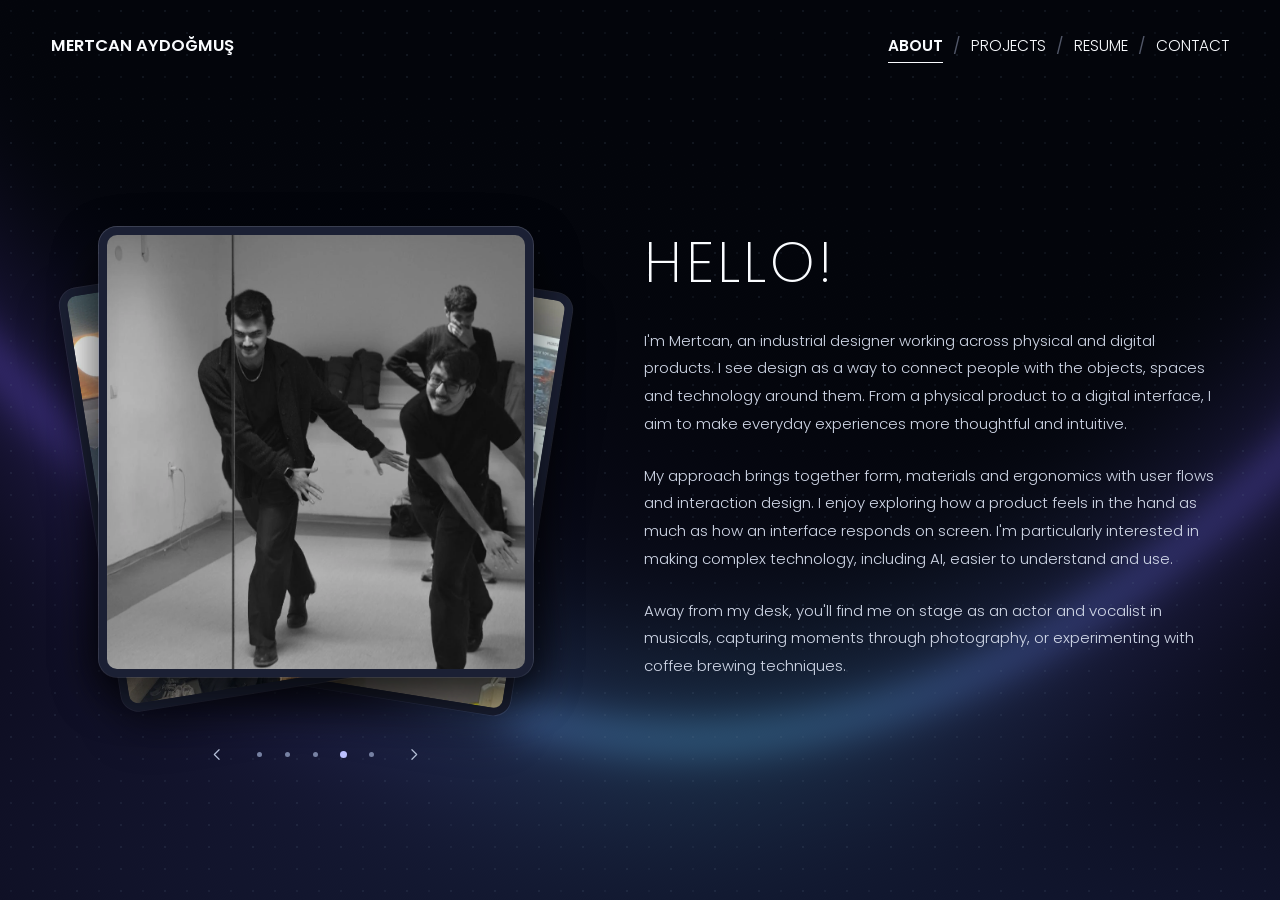
==== about.html @ 96f79e51 "1" ====
<!doctype html>
<html lang="en">
<head>
<meta charset="UTF-8">
<meta name="viewport" content="width=device-width,initial-scale=1">
<meta name="description" content="Meet Mertcan Aydoğmuş — industrial designer exploring UX/UI, human-AI interaction, and life beyond the design desk.">
<title>About — Mertcan Aydoğmuş</title>
<link rel="preload" href="assets/poppins-200.ttf" as="font" type="font/ttf" crossorigin>
<link rel="stylesheet" href="styles.css">
<link rel="stylesheet" href="portfolio-theme.css">
<script src="script.js" defer></script>
<script src="home-background.js" defer></script>
<script src="about-gallery.js" defer></script>
</head>
<body class="about portfolio-shell"><div class="ambient" data-portfolio-background aria-hidden="true"></div>
<a class="skip-link" href="#main">Skip to content</a>
<header class="site-header">
  <a class="wordmark" href="index.html">MERTCAN AYDOĞMUŞ</a>
  <nav aria-label="Main navigation"><a href="about.html" aria-current="page">About</a><span aria-hidden="true">/</span><a href="projects.html">Projects</a><span aria-hidden="true">/</span><a href="resume.html">Resume</a><span aria-hidden="true">/</span><a href="mailto:m.aydogmus58@gmail.com">Contact</a></nav>
</header>
<main id="main" class="about-story wrap">
  <section class="about-gallery" aria-label="Personal photographs" aria-roledescription="carousel">
    <div class="about-photo-frame" tabindex="0" aria-label="Photo gallery">
        <figure class="about-slide is-active" role="group" aria-roledescription="slide" aria-label="1 of 5" aria-hidden="false">
          <img class="about-photo" src="assets/about/presentation.webp" width="1147" height="877" alt="Mertcan presenting his XFLARE industrial design graduation project" decoding="async" fetchpriority="high">
        </figure>
        <figure class="about-slide is-behind-left" role="group" aria-roledescription="slide" aria-label="2 of 5" aria-hidden="true">
          <img class="about-photo" src="assets/about/photography.webp" width="1600" height="1066" alt="Mertcan taking a photograph in a historic stone building, with a cat beside him" decoding="async">
        </figure>
        <figure class="about-slide is-behind-right" role="group" aria-roledescription="slide" aria-label="3 of 5" aria-hidden="true">
          <img class="about-photo" src="assets/about/musical.webp" width="1066" height="1600" alt="Mertcan performing in a musical on stage" decoding="async">
        </figure>
        <figure class="about-slide" role="group" aria-roledescription="slide" aria-label="4 of 5" aria-hidden="true">
          <img class="about-photo" src="assets/about/rehearsal.webp" width="1357" height="1063" alt="Mertcan rehearsing a musical with fellow performers" decoding="async">
        </figure>
        <figure class="about-slide" role="group" aria-roledescription="slide" aria-label="5 of 5" aria-hidden="true">
          <img class="about-photo" src="assets/about/backstage.webp" width="1200" height="1315" alt="Mertcan backstage in costume before a musical performance" decoding="async">
        </figure>
    </div>
    <div class="about-gallery-controls" hidden>
      <button class="gallery-arrow" type="button" data-gallery-previous aria-label="Previous photo">
        <svg viewBox="0 0 24 24" fill="none" stroke="currentColor" stroke-width="1.5" stroke-linecap="round" stroke-linejoin="round" aria-hidden="true"><path d="m14 6-6 6 6 6"/></svg>
      </button>
      <div class="gallery-dots" aria-label="Choose a photo">
        <button type="button" class="gallery-dot is-active" data-gallery-index="0" aria-label="Photo 1: Mertcan presenting his XFLARE industrial design graduation project" aria-current="true"><span></span></button>
        <button type="button" class="gallery-dot" data-gallery-index="1" aria-label="Photo 2: Mertcan taking a photograph in a historic stone building, with a cat beside him"><span></span></button>
        <button type="button" class="gallery-dot" data-gallery-index="2" aria-label="Photo 3: Mertcan performing in a musical on stage"><span></span></button>
        <button type="button" class="gallery-dot" data-gallery-index="3" aria-label="Photo 4: Mertcan rehearsing a musical with fellow performers"><span></span></button>
        <button type="button" class="gallery-dot" data-gallery-index="4" aria-label="Photo 5: Mertcan backstage in costume before a musical performance"><span></span></button>
      </div>
      <button class="gallery-arrow" type="button" data-gallery-next aria-label="Next photo">
        <svg viewBox="0 0 24 24" fill="none" stroke="currentColor" stroke-width="1.5" stroke-linecap="round" stroke-linejoin="round" aria-hidden="true"><path d="m10 6 6 6-6 6"/></svg>
      </button>
    </div>
    <p class="visually-hidden" data-gallery-status role="status" aria-live="polite"></p>
  </section>
  <section class="about-copy" aria-labelledby="hello-title">
    <h1 id="hello-title">HELLO!</h1>
    <p>I'm Mertcan, an industrial designer working across physical and digital products. I see design as a way to connect people with the objects, spaces and technology around them. From a physical product to a digital interface, I aim to make everyday experiences more thoughtful and intuitive.</p>
    <p>My approach brings together form, materials and ergonomics with user flows and interaction design. I enjoy exploring how a product feels in the hand as much as how an interface responds on screen. I'm particularly interested in making complex technology, including AI, easier to understand and use.</p>
    <p>Away from my desk, you'll find me on stage as an actor and vocalist in musicals, capturing moments through photography, or experimenting with coffee brewing techniques.</p>
  </section>
</main>
</body>
</html>
---- styles.css ----
@font-face { font-family:Poppins; font-style:normal; font-weight:200; font-display:block; src:url('assets/poppins-200.ttf') format('truetype'); }
@font-face { font-family:Poppins; font-style:normal; font-weight:300; font-display:swap; src:url('assets/poppins-300.ttf') format('truetype'); }
@font-face { font-family:Poppins; font-style:normal; font-weight:400; font-display:swap; src:url('assets/poppins-400.ttf') format('truetype'); }
@font-face { font-family:Poppins; font-style:normal; font-weight:500; font-display:swap; src:url('assets/poppins-500.ttf') format('truetype'); }
@font-face { font-family:Poppins; font-style:normal; font-weight:600; font-display:swap; src:url('assets/poppins-600.ttf') format('truetype'); }
@font-face { font-family:Poppins; font-style:normal; font-weight:700; font-display:swap; src:url('assets/poppins-700.ttf') format('truetype'); }
:root {
  --ink:#141a24; --muted:#647080; --paper:#f9fbff; --line:#e1e5ee;
  --accent:#03229a; --tint:#f1f4fb; --gutter:clamp(20px,4vw,64px);
  --max-width:1440px; --ease:cubic-bezier(.2,.7,.2,1);
  --portfolio-gradient:radial-gradient(ellipse at 62% 22%,#080d0f 0%,#080d0fe6 16%,transparent 52%),radial-gradient(ellipse at 0% 0%,#0098ba 0%,transparent 46%),radial-gradient(ellipse at 6% 88%,#08008c 0%,transparent 54%),radial-gradient(ellipse at 79% 105%,#597ed4 0%,transparent 58%),linear-gradient(120deg,#032278,#08072c 50%,#283f55);
}
* { box-sizing:border-box; }
html { scroll-behavior:smooth; scroll-padding-top:100px; }
body { margin:0; background:#fff; color:var(--ink); font-family:Poppins,Arial,sans-serif; font-size:16px; line-height:1.65; }
img { display:block; max-width:100%; }
button,input { font:inherit; }
a { color:inherit; text-underline-offset:5px; }
button,a { -webkit-tap-highlight-color:transparent; }
a:focus-visible,button:focus-visible,summary:focus-visible { outline:3px solid #5188ff; outline-offset:5px; }
h1,h2,h3,h4,p,figure { margin:0; }
h1,h2,h3,h4 { line-height:1.25; }
h1 { font-size:clamp(36px,4vw,64px); font-weight:500; letter-spacing:-.035em; }
h2 { font-size:clamp(27px,2.7vw,42px); font-weight:500; letter-spacing:-.03em; }
h3 { font-size:20px; font-weight:600; }
h4 { font-size:16px; font-weight:600; }
p { max-width:76ch; }
ul { padding-left:1.25rem; }
li+li { margin-top:8px; }
.wrap { width:min(calc(100% - var(--gutter)*2),var(--max-width)); margin-inline:auto; }
.skip-link { position:fixed; left:20px; top:-80px; background:white; color:#03229a; padding:12px 20px; z-index:100; }
.skip-link:focus { top:12px; }
.site-header { width:min(calc(100% - var(--gutter)*2),var(--max-width)); margin:auto; min-height:92px; padding-block:20px; display:flex; justify-content:space-between; align-items:center; gap:24px; }
.site-header a { text-decoration:none; }
.wordmark { font-size:clamp(14px,1.3vw,20px); font-weight:600; white-space:nowrap; }
.site-header nav { display:flex; align-items:center; gap:10px; }
.site-header nav a { position:relative; text-transform:uppercase; font-size:clamp(13px,1.2vw,18px); padding-block:6px; font-weight:300; }
.site-header nav a[aria-current] { font-weight:600; }
.site-header nav a::after { content:""; position:absolute; height:1px; left:0; right:0; bottom:2px; background:currentColor; transform:scaleX(0); transform-origin:left; transition:transform 220ms; }
.site-header nav a:hover::after,.site-header nav a:focus-visible::after { transform:scaleX(1); }
.site-header nav span { opacity:.5; }
.dark { color:#fafcff; background:#060b30; }
.dark.projects { min-height:100svh; background:#060b30; position:relative; isolation:isolate; }
.dark.projects::before { content:""; position:fixed; z-index:-1; pointer-events:none; inset:-25%; background:var(--portfolio-gradient); animation:gradient-drift 8s ease-in-out infinite alternate; }
.home { min-height:100svh; background:#03050b; }
.home .site-header { position:absolute; inset:0 0 auto; z-index:2; }
.landing { position:relative; isolation:isolate; overflow:hidden; min-height:100svh; display:grid; place-items:center; padding:150px var(--gutter) 120px; }
.ambient { z-index:-1; pointer-events:none; position:absolute; inset:0; overflow:hidden; background:radial-gradient(ellipse at 0% 85%,#6551b885,transparent 52%),radial-gradient(ellipse at 100% 95%,#395e9f80,transparent 52%),#03050b; }
.ambient canvas { display:block; width:100%; height:100%; }
.hero-title { width:max-content; max-width:100%; }
.hero-font-loading .hero-title { visibility:hidden; }
.hero-title p { font-size:clamp(16px,1.67vw,32px); font-weight:200; line-height:1.4; }
.hero-title h1 { font-size:clamp(40px,6.65vw,128px); font-weight:200; letter-spacing:.075em; line-height:1.2; }
.hero-title h1 span { color:#ffeee8; }
.hero-year { text-align:right; letter-spacing:.05em; }
.explore-link { position:absolute; bottom:max(24px,env(safe-area-inset-bottom)); left:50%; transform:translateX(-50%); display:grid; place-items:center; width:52px; height:52px; border:1px solid transparent; border-radius:50%; text-decoration:none; transition:background 220ms,border-color 220ms; }
.explore-link span { display:block; width:14px; height:14px; font-size:0; border-right:1.5px solid currentColor; border-bottom:1.5px solid currentColor; transform:translateY(-3px) rotate(45deg); }
.explore-link:hover { background:#ffffff12; border-color:#ffffff50; }
.projects-main { padding-top:36px; padding-bottom:80px; }
.projects-intro { display:flex; justify-content:space-between; gap:40px; align-items:start; margin-bottom:56px; }
.projects-intro p { margin-top:14px; font-size:clamp(16px,1.3vw,20px); max-width:75ch; }
.projects-intro>span { white-space:nowrap; font-size:14px; letter-spacing:.12em; padding-top:14px; }
.project-grid { display:grid; grid-template-columns:repeat(4,minmax(0,1fr)); gap:24px; }
.project-card { min-width:0; background:white; color:var(--ink); border:1px solid var(--line); border-radius:18px; overflow:hidden; transition:transform 300ms var(--ease),box-shadow 300ms var(--ease); }
.project-card>a { display:flex; flex-direction:column; height:100%; text-decoration:none; padding:24px; }
.card-image { border-radius:12px; overflow:hidden; }
.card-image img { width:100%; aspect-ratio:.83; object-fit:cover; transition:transform 450ms var(--ease); }
.card-copy { padding-top:20px; }
.card-copy h2 { font-size:clamp(19px,1.5vw,24px); font-weight:600; letter-spacing:-.025em; }
.card-copy h2 span { margin-right:4px; }
.card-copy p { margin-top:10px; color:var(--muted); font-size:14px; line-height:1.5; }
@media(hover:hover) and (pointer:fine) {
  .project-card:hover { transform:translateY(-7px); box-shadow:0 20px 40px #0003; }
  .project-card:hover img { transform:scale(1.035); }
}
.project-card:focus-within { outline:3px solid #8fbdff; outline-offset:4px; }
.projects-intro { animation:content-arrive 700ms var(--ease) 80ms backwards; }
.projects .project-card { animation:content-arrive 800ms var(--ease) backwards; }
.projects .project-card:nth-child(1) { animation-delay:180ms; }
.projects .project-card:nth-child(2) { animation-delay:300ms; }
.projects .project-card:nth-child(3) { animation-delay:420ms; }
.projects .project-card:nth-child(4) { animation-delay:540ms; }
@keyframes content-arrive { from { opacity:0; translate:0 24px; } to { opacity:1; translate:0 0; } }
/* Case-study columns flow naturally; no Figma canvas coordinates. */
.commencium { --accent:#7658b4; --tint:#f6f2fb; --hero:linear-gradient(125deg,#6954af,#df6267); }
.teddy { --accent:#5162ff; --tint:#f2f3ff; --hero:linear-gradient(130deg,#6370f5,#484b70); }
.metuvation { --accent:#708000; --tint:#f7fae9; --hero:linear-gradient(130deg,#c3dd06,#788842); }
.fintech { --accent:#293364; --tint:#f0f3f9; --hero:linear-gradient(125deg,#141c49,#9aa4d9); }
.case-hero { display:grid; grid-template-columns:minmax(0,.8fr) minmax(0,1.4fr); gap:clamp(24px,5vw,80px); align-items:stretch; margin-top:16px; }
.case-identity { display:flex; flex-direction:column; justify-content:space-between; padding-block:20px 36px; gap:48px; }
.project-number { font-size:clamp(60px,6vw,96px); font-weight:700; line-height:1; color:var(--accent); letter-spacing:.04em; }
.case-identity h1 { font-size:clamp(32px,3vw,54px); overflow-wrap:anywhere; }
.case-subtitle { font-size:18px; font-weight:300; margin-top:16px; max-width:32ch; }
.case-meta { font-size:13px; color:var(--muted); max-width:45ch; }
.case-meta p+p { margin-top:8px; }
.hero-art { min-width:0; width:100%; align-self:start; border-radius:4px; overflow:hidden; background:var(--hero); aspect-ratio:1.2; }
.hero-art img { width:100%; height:100%; object-fit:cover; }
.case-layout { display:grid; grid-template-columns:165px minmax(0,1fr); gap:clamp(24px,4vw,64px); align-items:start; margin-top:90px; }
.case-nav { position:sticky; top:28px; display:flex; flex-direction:column; gap:10px; padding:4px 0; }
.case-nav a { font-size:13px; color:var(--muted); text-decoration:none; line-height:1.5; padding:5px 12px; border-left:2px solid var(--line); transition:color 180ms,border-color 180ms; }
.case-nav a:hover,.case-nav a[aria-current] { color:var(--accent); border-color:var(--accent); }
.case-body { min-width:0; }
.case-section { padding-bottom:70px; margin-bottom:70px; border-bottom:1px solid var(--line); scroll-margin-top:30px; }
.case-section>h2 { color:var(--accent); margin-bottom:28px; }
.case-section>h3 { margin-top:36px; margin-bottom:20px; }
.case-section>p { margin-bottom:28px; }
.case-section>div+p { margin-top:24px; }
.lead { font-size:clamp(18px,1.55vw,24px); line-height:1.65; }
.info-grid { display:grid; grid-template-columns:repeat(2,minmax(0,1fr)); gap:20px; }
.info-card { padding:26px; background:var(--tint); border-radius:14px; min-width:0; }
.info-card h3 { margin-bottom:14px; }
.info-card p { font-size:15px; }
.process { display:grid; grid-template-columns:repeat(3,minmax(0,1fr)); gap:16px; list-style:none; padding:0; }
.process li { border-top:3px solid var(--accent); padding:18px 0; margin:0; }
.process strong,.process span { display:block; }
.process span { font-size:14px; color:var(--muted); margin-top:10px; }
.stats { display:grid; grid-template-columns:repeat(3,minmax(0,1fr)); gap:24px; margin:28px 0; }
.stats strong { font-size:clamp(40px,4vw,64px); color:var(--accent); font-weight:500; }
.stats p { font-size:15px; }
.media { margin-block:24px; min-width:0; }
.media>a { display:block; cursor:zoom-in; border-radius:10px; overflow:hidden; background:var(--tint); }
.media img { width:100%; height:auto; }
figcaption { margin-top:12px; font-size:14px; color:var(--muted); }
.media-grid { display:grid; grid-template-columns:repeat(3,minmax(0,1fr)); gap:20px; align-items:start; }
.media-grid .media img { aspect-ratio:.7; object-fit:contain; }
.matrix { display:grid; grid-template-columns:repeat(2,minmax(0,1fr)); gap:1px; background:var(--line); border:1px solid var(--line); border-radius:14px; overflow:hidden; }
.matrix article { background:white; padding:24px; }
.matrix h4 { color:var(--accent); }
.matrix ul { font-size:14px; }
.design-grid { display:grid; grid-template-columns:minmax(0,.7fr) minmax(0,1.3fr); gap:36px; background:var(--tint); padding:30px; border-radius:16px; }
.design-grid h3 { margin-bottom:20px; }
.design-grid h4 { margin-top:20px; }
.type-specimen { font-size:76px; line-height:1.2; font-weight:600; }
.swatches { display:grid; grid-template-columns:repeat(3,minmax(0,1fr)); gap:18px; }
.swatches span { display:block; aspect-ratio:1.2; border-radius:14px; border:1px solid #0001; }
.swatches code { display:block; margin-top:8px; font-size:12px; }
.component-board { display:grid; grid-template-columns:repeat(3,minmax(0,1fr)); gap:18px; margin-top:24px; }
.sample-card { border:1px solid var(--line); border-radius:16px; padding:24px; }
.sample-card h3,.sample-card h4 { margin-bottom:14px; }
.sample-card p { font-size:14px; }
.sample-card small { color:var(--accent); }
.sample-pill { display:block; width:fit-content; margin-top:14px; border-radius:30px; background:var(--accent); color:white; padding:8px 18px; font-size:13px; }
.sample-pill.light { background:var(--tint); color:var(--accent); }
.sample-pill.outline { color:var(--accent); background:transparent; border:1px solid; }
.sample-pill.disabled { background:#e6e9ff; color:#777b91; }
.tags { display:flex; flex-wrap:wrap; gap:10px; margin-bottom:24px; }
.tag { display:inline-block; background:var(--tint); border:1px solid var(--line); border-radius:20px; padding:6px 12px; font-size:13px; }
.feature-grid { display:grid; grid-template-columns:repeat(3,minmax(0,1fr)); gap:32px 24px; }
.feature-grid .media img { height:440px; object-fit:contain; }
.feature-grid .media { margin-top:0; }
.feature-grid figcaption { font-weight:600; font-size:20px; color:var(--ink); }
.feature-grid p { font-size:14px; }
.actions { display:flex; gap:16px; flex-wrap:wrap; }
.button { display:inline-block; padding:12px 22px; background:var(--accent); color:white; text-decoration:none; border:1px solid var(--accent); border-radius:8px; transition:transform 200ms,box-shadow 200ms; }
.button:hover { transform:translateY(-3px); box-shadow:0 8px 20px #0002; }
.button.secondary { background:white; color:var(--accent); }
.split { display:grid; grid-template-columns:minmax(0,1.2fr) minmax(0,.8fr); gap:28px; align-items:center; }
.split .info-grid { grid-template-columns:1fr; }
.qr-grid { display:flex; gap:40px; flex-wrap:wrap; }
.qr-grid .media { width:180px; }
.source-panel { margin-top:28px; border:1px solid var(--line); border-radius:10px; padding:16px 20px; }
.source-panel summary { cursor:pointer; color:var(--accent); font-size:14px; font-weight:500; }
.source-panel .media { margin-bottom:0; }
.case-end { display:flex; justify-content:space-between; gap:24px; padding-block:0 64px; }
.case-end a { text-decoration:none; font-size:15px; padding:12px 0; }
.case-end a:hover { color:var(--accent); }
.phone-grid { display:grid; grid-template-columns:repeat(3,minmax(0,1fr)); gap:28px; align-items:start; }
.phone-ui { border:2px solid #27344b; border-radius:28px; padding:22px 16px; background:#f9fbff; min-height:510px; font-family:Arial,sans-serif; font-size:13px; box-shadow:0 8px 22px #1d284c10; }
.phone-ui h3 { font-size:16px; margin-bottom:24px; }
.phone-ui h4 { font-size:13px; margin-block:16px 10px; }
.phone-status { display:flex; justify-content:space-between; font-size:11px; font-weight:bold; margin-bottom:22px; }
.balance { background:#1c2938; color:white; padding:20px; border-radius:12px; margin-bottom:16px; }
.balance strong { font-size:32px; display:block; font-weight:400; }
.ui-pill { border-radius:8px; background:#1c2938; color:white; padding:12px; margin-block:16px; text-align:center; }
.ui-row { display:flex; align-items:center; justify-content:space-between; gap:10px; padding:16px 0; border-bottom:1px solid var(--line); }
.ui-row small { display:block; color:var(--muted); margin-top:5px; }
.ui-tile { padding:12px; border:1px solid var(--line); border-radius:10px; margin-block:12px; background:white; }
.ui-tile h4 { margin-top:0; }
.radar { width:160px; height:160px; margin:36px auto; border-radius:50%; border:1px solid #b9c8d8; background:repeating-radial-gradient(circle,#edf3f8 0 24px,#bbcbdc 25px 26px); display:grid; place-items:center; }
.radar span { background:#293364; color:white; border-radius:20px; padding:4px 12px; }
.success-mark { width:80px; height:80px; margin:20px auto; display:grid; place-items:center; border-radius:50%; background:#dff5e9; color:#197650; font-size:44px; }
.about,.resume { background:#f8fafd; }
.about-layout { display:grid; grid-template-columns:minmax(230px,.8fr) minmax(0,1.35fr) minmax(220px,.8fr); gap:28px; padding-block:20px 64px; align-items:start; }
.profile { background:radial-gradient(ellipse at top left,#008bb8,transparent 65%),linear-gradient(140deg,#051669,#0b073a); color:white; border-radius:18px; padding:32px 24px; }
.portrait { width:min(100%,220px); aspect-ratio:1; margin:0 auto 32px; border-radius:50%; overflow:hidden; border:5px solid #ffffff35; }
.portrait img { width:100%; height:100%; object-fit:cover; }
.profile h1 { font-size:clamp(25px,2.1vw,36px); font-weight:700; letter-spacing:.015em; }
.job-title { font-size:15px; letter-spacing:.08em; margin-top:12px; }
.profile address { display:flex; flex-direction:column; gap:16px; font-size:13px; font-style:normal; padding-top:28px; margin-top:28px; border-top:1px solid #ffffff40; }
.profile address a { overflow-wrap:anywhere; }
.copyright { margin-top:40px; font-size:11px; opacity:.65; }
.cv-main,.cv-side { display:grid; gap:24px; min-width:0; }
.cv-card { padding:26px; border:1px solid #e3e5f2; border-radius:17px; background:white; box-shadow:0 6px 20px #17143806; }
.cv-card h2 { font-size:13px; text-transform:uppercase; letter-spacing:.08em; color:#03229a; font-weight:700; margin-bottom:22px; }
.cv-card h3 { font-size:17px; line-height:1.4; }
.cv-card h3.award-title { font-size:15px; font-weight:400; }
.cv-card p,.plain-list { font-size:14px; }
.cv-card p { margin-top:8px; }
.about-story { display:grid; grid-template-columns:minmax(0,.95fr) minmax(0,1.05fr); align-items:center; gap:clamp(36px,5vw,88px); min-height:calc(100svh - 92px); padding-block:36px 64px; }
.about-gallery { min-width:0; width:100%; max-width:620px; }
.about-photo-frame { position:relative; isolation:isolate; aspect-ratio:1; border-radius:18px; }
.about-photo-frame:focus-visible { outline:3px solid #5188ff; outline-offset:5px; }
.about-slide { position:absolute; inset:7% 9% 8%; pointer-events:none; overflow:hidden; border:clamp(6px,.65vw,10px) solid #fff; border-radius:18px; background:#fff; box-shadow:0 12px 34px #16234b16; opacity:0; visibility:hidden; transform:translateY(8%) scale(.94); transition:transform 850ms var(--ease),opacity 600ms ease,visibility 850ms; }
.about-slide.is-behind-left { z-index:2; opacity:1; visibility:visible; transform:translate(-5%,4%) rotate(-9deg) scale(.95); }
.about-slide.is-behind-right { z-index:1; opacity:1; visibility:visible; transform:translate(5%,5%) rotate(9deg) scale(.95); }
.about-slide.is-active { z-index:5; opacity:1; visibility:visible; transform:none; }
.about-slide.is-leaving { z-index:4; opacity:1; visibility:visible; transform:none; }
.about-photo { width:100%; height:100%; object-fit:cover; }
.about-photo-frame > .about-slide:nth-child(-n+3) > .about-photo { transform:scaleX(-1); }
.about-photo[src$="musical.webp"] { object-position:50% 65%; }
.about-photo[src$="presentation.webp"] { object-position:80% 50%; }
.about-photo[src$="backstage.webp"] { object-position:50% 40%; }
.about-gallery-controls { display:flex; justify-content:center; align-items:center; gap:8px; margin-top:16px; }
.about-gallery-controls[hidden] { display:none; }
.about-gallery-controls button { display:grid; place-items:center; width:40px; height:40px; padding:0; border:1px solid transparent; border-radius:50%; color:#647080; background:transparent; cursor:pointer; transition:color 180ms,background 180ms,border-color 180ms; }
.about-gallery-controls button:hover { color:#03229a; background:#edf0fa; }
.about-gallery-controls svg { width:19px; height:19px; }
.gallery-dots { display:flex; align-items:center; }
.about-gallery-controls .gallery-dot { width:28px; }
.gallery-dot span { width:5px; height:5px; border-radius:50%; background:#b6bed0; transition:background 200ms,transform 200ms; }
.gallery-dot.is-active span { background:#03229a; transform:scale(1.4); }
.about-copy { min-width:0; max-width:66ch; padding-bottom:56px; }
.about-copy h1 { font-size:clamp(40px,4.4vw,64px); font-weight:700; letter-spacing:-.035em; color:#03229a; margin-bottom:28px; }
.about-copy p { font-size:clamp(15px,1.1vw,17px); line-height:1.85; }
.about-copy p+p { margin-top:24px; }
.visually-hidden { position:absolute; width:1px; height:1px; padding:0; margin:-1px; overflow:hidden; clip-path:inset(50%); white-space:nowrap; border:0; }
.cv-card .tag { margin-top:16px; }
.muted { color:var(--muted); }
.timeline { border-left:2px solid #d9e0f3; padding-left:22px; }
.timeline article { position:relative; margin-bottom:28px; }
.timeline article:last-child { margin-bottom:0; }
.timeline article::before { content:""; position:absolute; left:-28px; top:7px; width:10px; height:10px; border-radius:50%; background:#03229a; }
.company { font-weight:500; }
.plain-list { padding:0; margin:0; list-style:none; }
.image-dialog { padding:56px 20px 20px; border:0; border-radius:14px; width:min(94vw,1500px); max-height:94svh; background:#f9fbff; }
.image-dialog::backdrop { background:#03051dcc; backdrop-filter:blur(6px); }
.image-dialog img { max-height:calc(90svh - 96px); width:auto; max-width:100%; margin:auto; object-fit:contain; }
.dialog-close { position:absolute; right:12px; top:10px; border:0; border-radius:24px; padding:6px 16px; background:#19234a; color:white; cursor:pointer; }
.dialog-caption { font-size:14px; text-align:center; margin:16px auto 0; }
/* Oversized layers and bounded translation keep their edges outside the viewport. */
@keyframes gradient-drift {
  0% { transform:translate3d(-10%,-7%,0) scale(1); }
  50% { transform:translate3d(2%,6%,0) scale(1.06); }
  100% { transform:translate3d(10%,-3%,0) scale(1.1); }
}
@keyframes cyan-drift { from { transform:translate3d(-8%,-6%,0); opacity:.45; } to { transform:translate3d(8%,6%,0); opacity:.9; } }
@keyframes blue-drift { from { transform:translate3d(8%,6%,0); opacity:.85; } to { transform:translate3d(-8%,-6%,0); opacity:.45; } }
@view-transition { navigation:auto; }
::view-transition-old(root) { animation:page-out 420ms cubic-bezier(.4,0,.2,1) both; }
::view-transition-new(root) { animation:page-in 420ms cubic-bezier(.4,0,.2,1) both; }
@keyframes page-out { to { opacity:0; } }
@keyframes page-in { from { opacity:0; } to { opacity:1; } }
@supports not (view-transition-name:root) {
  main { animation:page-in 420ms ease-out both; }
}
.file-preview main { animation:page-in 420ms ease-out both; }
.back-to-top { position:fixed; right:max(22px,env(safe-area-inset-right)); bottom:max(22px,env(safe-area-inset-bottom)); z-index:20; display:grid; place-items:center; width:44px; height:44px; padding:0; border:1px solid #dce1eb; border-radius:50%; background:#ffffffeb; color:var(--accent); box-shadow:0 3px 16px #141a2410; cursor:pointer; opacity:0; visibility:hidden; transform:translateY(8px); transition:opacity 240ms ease,transform 240ms var(--ease),visibility 240ms,background 180ms; }
.back-to-top.is-visible { opacity:1; visibility:visible; transform:none; }
.back-to-top:hover { background:#fff; transform:translateY(-2px); }
.back-to-top svg { width:19px; height:19px; }
@media(min-width:1700px) { :root { --max-width:1600px; } }
@media(max-width:1150px) {
  .project-grid { grid-template-columns:repeat(2,minmax(0,1fr)); }
  .card-image img { aspect-ratio:1.05; }
  .case-layout { grid-template-columns:140px minmax(0,1fr); gap:28px; }
  .feature-grid,.phone-grid,.component-board { grid-template-columns:repeat(2,minmax(0,1fr)); }
  .about-layout { grid-template-columns:240px minmax(0,1fr); }
  .cv-side { grid-column:2; grid-template-columns:repeat(2,minmax(0,1fr)); }
  .profile { grid-row:1 / 3; }
}
@media(max-width:800px) {
  .site-header { min-height:80px; }
  .case-hero { gap:24px; grid-template-columns:minmax(0,1fr) minmax(0,1fr); }
  .case-identity { gap:30px; }
  .case-subtitle { font-size:16px; }
  .case-layout { display:block; margin-top:40px; }
  .case-nav { position:relative; top:auto; flex-direction:row; overflow-x:auto; margin-bottom:36px; padding-bottom:12px; gap:14px; }
  .case-nav a { white-space:nowrap; border-left:0; border-bottom:2px solid var(--line); padding:8px 0; }
  .case-section { margin-bottom:48px; padding-bottom:48px; }
  .media-grid { grid-template-columns:repeat(2,minmax(0,1fr)); }
  .about-layout { gap:20px; grid-template-columns:210px minmax(0,1fr); }
  .cv-side { grid-template-columns:1fr; }
  .cv-card { padding:22px; }
  .profile { padding:26px 20px; }
  .about-story { grid-template-columns:1fr; gap:36px; padding-block:24px 56px; }
  .about-gallery { max-width:520px; margin-inline:auto; }
  .about-copy { max-width:66ch; margin-inline:auto; padding-bottom:0; }
}
@media(max-width:600px) {
  :root { --gutter:20px; }
  .site-header { align-items:flex-start; flex-direction:column; gap:10px; padding-block:20px; }
  .site-header nav { width:100%; gap:12px; }
  .site-header nav a { font-size:13px; }
  .wordmark { font-size:15px; }
  .site-header nav { gap:8px; }
  .site-header nav a { font-size:12px; }
  .about-story { padding-top:16px; gap:28px; }
  .about-photo-frame { aspect-ratio:4/5; }
  .about-copy h1 { font-size:40px; margin-bottom:20px; }
  .about-copy p { font-size:15px; line-height:1.8; }
  .about-copy p+p { margin-top:20px; }
  .hero-title h1 { font-size:clamp(28px,8.7vw,52px); letter-spacing:.03em; }
  .hero-title p { font-size:14px; }
  .projects-main { padding-top:28px; padding-bottom:40px; }
  .projects-intro { flex-direction:column; gap:14px; margin-bottom:30px; }
  .projects-intro>span { padding:0; font-size:12px; }
  .project-grid { grid-template-columns:1fr; gap:24px; }
  .project-card>a { padding:20px; }
  .card-image img { aspect-ratio:1; }
  .card-copy h2 { font-size:22px; }
  .case-hero { grid-template-columns:1fr; margin-top:12px; gap:24px; }
  .case-identity { gap:24px; padding:8px 0 0; }
  .project-number { font-size:52px; }
  .case-identity h1 { font-size:36px; }
  .case-meta { font-size:12px; }
  .case-subtitle { max-width:none; margin-top:10px; }
  .hero-art { aspect-ratio:1.1; }
  .info-grid,.matrix,.design-grid,.split,.component-board { grid-template-columns:1fr; }
  .info-card { padding:22px; }
  .stats { grid-template-columns:1fr; gap:18px; }
  .stats article { display:grid; grid-template-columns:100px 1fr; gap:16px; align-items:center; }
  .stats strong { font-size:38px; }
  .process { grid-template-columns:repeat(2,minmax(0,1fr)); gap:16px; }
  .media-grid,.feature-grid { grid-template-columns:repeat(2,minmax(0,1fr)); gap:22px 14px; }
  .feature-grid .media img { height:290px; }
  .feature-grid figcaption { font-size:18px; }
  .feature-grid p { font-size:14px; }
  .design-grid { padding:22px; }
  .phone-grid { grid-template-columns:1fr; }
  .phone-figure { max-width:320px; width:100%; margin-inline:auto; }
  .phone-ui { min-height:490px; }
  .about-layout { grid-template-columns:1fr; padding-top:12px; }
  .profile { grid-row:auto; }
  .profile h1 { font-size:32px; }
  .cv-side { grid-column:auto; }
  .case-end { flex-direction:column; gap:0; padding-bottom:30px; }
  .qr-grid { gap:20px; }
  .qr-grid .media { width:130px; }
}
.contact-dialog { width:min(480px,calc(100vw - 40px)); max-height:calc(100svh - 40px); overflow-y:auto; margin:auto; padding:32px; border:1px solid #c5cdff35; border-radius:18px; background:#111625; color:#fafcff; box-shadow:0 24px 80px #0008; }
.contact-dialog::backdrop { background:#02040acc; backdrop-filter:blur(8px); }
.contact-dialog h2 { font-size:30px; font-weight:300; letter-spacing:.015em; }
.contact-dialog p { margin-top:20px; font-size:14px; font-weight:300; line-height:1.8; color:#bcc6dc; }
.contact-dialog p span { color:#eff1ff; overflow-wrap:anywhere; }
.contact-dialog-actions { display:flex; justify-content:flex-end; flex-wrap:wrap; gap:12px; margin-top:28px; }
.contact-dialog-actions button,.contact-dialog-actions a { display:inline-flex; align-items:center; justify-content:center; gap:8px; min-height:44px; padding:10px 16px; border:1px solid #c5cdff30; border-radius:8px; background:transparent; color:#d5dbee; font-size:14px; text-decoration:none; cursor:pointer; transition:background 180ms,border-color 180ms; }
.contact-dialog-actions a { background:#b8bdff; color:#101425; border-color:#b8bdff; }
.contact-dialog-actions button:hover { background:#c5cdff10; border-color:#c5cdff70; }
.contact-dialog-actions a:hover { background:#d2d5ff; }
.contact-dialog-actions svg { width:17px; height:17px; }
@media(max-width:600px) {
  .contact-dialog { padding:24px; }
  .contact-dialog-actions { gap:10px; }
  .contact-dialog-actions button,.contact-dialog-actions a { font-size:13px; padding-inline:12px; }
}
@media(prefers-reduced-motion:reduce) {
  html { scroll-behavior:auto; }
  *,*::before,*::after { animation:none!important; transition:none!important; }
  ::view-transition-old(root),::view-transition-new(root) { animation:none; }
}
---- portfolio-theme.css ----
/* The landing page's light field, palette and typography across the main pages. */
.portfolio-shell {
  --ink:#fafcff;
  --muted:#b2bdd3;
  --line:#c5cdff26;
  --accent:#b3b6ff;
  --tint:#c0c7ff0d;
  --panel:#101522e8;
  position:relative;
  isolation:isolate;
  min-height:100svh;
  color:var(--ink);
  background:#03050b;
}
.portfolio-shell.dark.projects { background:#03050b; }
.portfolio-shell.dark.projects::before { content:none; }
.portfolio-shell>.ambient { position:fixed; inset:0; z-index:-1; }
/* Phone browser chrome can expose space below a bottom-anchored fixed canvas.
   Use the stable large viewport and fade its light into the page's base colour. */
@media (max-width:600px), (hover:none) and (pointer:coarse) {
  .home.portfolio-shell>.ambient {
    inset:0 0 auto;
    height:100vh;
    height:100lvh;
    min-height:100%;
    background:#03050b;
  }
  .home.portfolio-shell>.ambient::after {
    content:"";
    position:absolute;
    inset:0;
    background:linear-gradient(to bottom,#03050b00 74%,#03050b1a 84%,#03050b85 92%,#03050b 100%);
    pointer-events:none;
  }
  .home.portfolio-shell .home-flow>.home-about { border-top:0; }
}
.portfolio-shell>.site-header,.portfolio-shell>main { position:relative; z-index:1; }
.portfolio-shell .site-header nav a[aria-current]::after { transform:scaleX(1); }
.portfolio-shell .site-header nav span { color:#a0a9c5; }
.portfolio-shell .projects-intro :is(h1,h2),.portfolio-shell .about-copy :is(h1,h2) {
  color:#fafcff;
  font-weight:200;
  letter-spacing:.06em;
}
.portfolio-shell .projects-intro :is(h1,h2) { font-size:clamp(34px,4.25vw,70px); }
.portfolio-shell .projects-intro p,.portfolio-shell .projects-intro>span { color:var(--muted); font-weight:300; }
.portfolio-shell .projects-intro p { max-width:65ch; font-size:clamp(15px,1.2vw,19px); line-height:1.8; }
.portfolio-shell .project-card {
  background:var(--panel);
  color:var(--ink);
  border-color:var(--line);
  box-shadow:0 12px 36px #00000030;
  transition:transform 300ms var(--ease),box-shadow 300ms var(--ease),border-color 300ms;
}
.portfolio-shell .project-card>a { padding:20px; }
.portfolio-shell .card-image { border:1px solid #ffffff12; }
.portfolio-shell .card-copy h2 { font-weight:400; letter-spacing:0; }
.portfolio-shell .card-copy h2 span { color:#a7b2cb; font-weight:300; }
.portfolio-shell .card-copy p { color:var(--muted); font-weight:300; line-height:1.7; }
@media(hover:hover) and (pointer:fine) {
  .portfolio-shell .project-card:hover { border-color:#a9b4f36b; box-shadow:0 18px 44px #00000050; }
}
.portfolio-shell .about-copy p { color:#d0d7e7; font-weight:300; }
.portfolio-shell .about-slide {
  border-color:#1b2034;
  background:#1b2034;
  box-shadow:0 18px 48px #00000070,0 0 0 1px #c5cdff30;
}
.portfolio-shell .about-gallery-controls button { color:#b9c4dc; }
.portfolio-shell .about-gallery-controls button:hover { color:#fff; background:#c0c7ff14; }
.portfolio-shell .gallery-dot span { background:#7883a4; }
.portfolio-shell .gallery-dot.is-active span { background:#bcc1ff; }
.portfolio-shell .profile {
  background:linear-gradient(145deg,#191e34ed,#0c101beF);
  border:1px solid var(--line);
  box-shadow:0 12px 36px #00000030;
}
.portfolio-shell .portrait { border-color:#a9b0dd40; border-width:3px; }
.portfolio-shell .profile h1 { font-weight:300; font-size:clamp(25px,2.1vw,34px); letter-spacing:.06em; }
.portfolio-shell .job-title { color:#d0d7e7; font-weight:300; }
.portfolio-shell .profile address { color:#d0d7e7; border-color:var(--line); }
.portfolio-shell .profile address a { transition:color 180ms; }
.portfolio-shell .profile address a:hover { color:#bfc4ff; }
.portfolio-shell .copyright { color:#b2bdd3; opacity:1; }
.portfolio-shell .cv-card {
  background:var(--panel);
  border-color:var(--line);
  box-shadow:0 12px 36px #00000030;
}
.portfolio-shell .cv-card h2 { color:#b8bdff; font-weight:400; letter-spacing:.1em; }
.portfolio-shell .cv-card h3 { font-weight:500; }
.portfolio-shell .cv-card h3.award-title { font-weight:400; }
.portfolio-shell .cv-card p,.portfolio-shell .plain-list { color:#d0d7e7; font-weight:300; }
.portfolio-shell .cv-card p.muted { color:var(--muted); }
.portfolio-shell .cv-card .company { color:#eff2fc; font-weight:400; }
.portfolio-shell .cv-card .tag { color:#dce0ff; }
.portfolio-shell .timeline { border-color:#b2baff30; }
.portfolio-shell .timeline article::before { background:#b3b6ff; }
.home.portfolio-shell>.site-header {
  --header-inset:max(var(--gutter),calc((100% - var(--max-width))/2));
  position:fixed;
  inset:0 0 auto;
  z-index:20;
  width:100%;
  margin:0;
  padding-inline:var(--header-inset);
  background:#03050bf2;
  backdrop-filter:blur(12px);
  -webkit-backdrop-filter:blur(12px);
  border-bottom:0;
  transition:background-color 250ms var(--ease),backdrop-filter 250ms var(--ease);
}
.home.portfolio-shell>.site-header::after {
  content:"";
  position:absolute;
  left:var(--header-inset);
  right:var(--header-inset);
  bottom:0;
  height:1px;
  background:#c5cdff16;
  pointer-events:none;
}
.home.is-past-hero .explore-link { visibility:hidden; opacity:0; }
.home-flow>.home-about,.home-flow>.home-projects { min-height:100svh; padding-block:80px 96px; border-top:1px solid var(--line); scroll-margin-top:0; }
.home-flow .about-copy h2 { font-size:clamp(40px,4.4vw,64px); margin-bottom:28px; line-height:1.25; }
.home-resume,.home-contact { border-top:1px solid var(--line); padding-block:80px 96px; }
.home-resume { display:grid; grid-template-columns:minmax(0,.8fr) minmax(0,1.2fr); align-items:center; gap:clamp(32px,5vw,88px); min-height:75svh; }
.resume-summary-intro h2,.home-contact h2 { color:#fafcff; font-weight:200; font-size:clamp(40px,4.5vw,72px); letter-spacing:.045em; }
.resume-summary-intro>p { margin-top:24px; max-width:35ch; color:var(--muted); font-size:clamp(16px,1.25vw,19px); font-weight:300; line-height:1.8; }
.text-action { display:inline-flex; align-items:center; gap:12px; margin-top:32px; color:#d4d7ff; font-size:15px; text-decoration:none; border-bottom:1px solid #b7baff60; padding-bottom:8px; transition:color 200ms,border-color 200ms; }
.text-action:hover { color:#fff; border-color:#fff; }
.text-action svg,.contact-links svg,.home-footer svg { width:20px; height:20px; flex:none; transition:transform 200ms; }
.text-action:hover svg,.contact-links a:hover svg { transform:translate(2px,-2px); }
.resume-summary-list { padding:8px 28px; border:1px solid var(--line); border-radius:18px; background:var(--panel); }
.resume-summary-row { display:flex; justify-content:space-between; align-items:start; gap:24px; padding-block:24px; }
.resume-summary-row+.resume-summary-row { border-top:1px solid var(--line); }
.resume-summary-row h3 { font-size:17px; font-weight:400; line-height:1.5; }
.resume-summary-row p { margin-top:6px; font-size:14px; color:var(--muted); font-weight:300; }
.resume-summary-row>span { padding-top:3px; font-size:12px; color:#b5bed4; white-space:nowrap; }
.home-contact { min-height:calc(100svh - 69px); display:flex; flex-direction:column; align-items:center; justify-content:center; text-align:center; gap:24px; }
.home-contact>p { color:var(--muted); font-size:16px; font-weight:300; }
.contact-links { display:flex; flex-direction:column; align-items:center; gap:24px; margin-top:12px; }
.contact-links a { display:inline-flex; align-items:center; justify-content:center; gap:12px; color:#dce0ff; text-decoration:none; border-bottom:1px solid #b7baff50; padding-bottom:8px; transition:color 200ms,border-color 200ms; }
.contact-links a:hover { color:#fff; border-color:#fff; }
.contact-email { font-size:clamp(16px,2vw,28px); font-weight:300; }
.contact-linkedin { font-size:14px; }
.home-footer { position:relative; z-index:1; display:flex; justify-content:space-between; align-items:center; gap:20px; padding-block:24px; border-top:1px solid var(--line); color:#aeb8cd; font-size:12px; }
.home-footer a { display:inline-flex; align-items:center; gap:10px; text-decoration:none; }
.home-footer a:hover { color:#fff; }
@media(max-width:800px) {
  .home-resume { grid-template-columns:1fr; gap:36px; }
}
@media(max-width:600px) {
  .portfolio-shell .projects-intro :is(h1,h2) { font-size:clamp(30px,7.7vw,42px); letter-spacing:.035em; }
  .portfolio-shell .project-card>a { padding:18px; }
  .portfolio-shell .about-copy :is(h1,h2) { font-size:40px; }
  .portfolio-shell .profile h1 { font-size:30px; }
  .home-flow>.home-about,.home-flow>.home-projects { padding-block:40px 64px; }
  .home-flow .about-copy h2 { margin-bottom:20px; }
  .home-resume,.home-contact { padding-block:48px 64px; }
  .resume-summary-list { padding-inline:20px; }
  .resume-summary-row { gap:12px; flex-wrap:wrap; }
  .resume-summary-row>span { width:100%; padding-top:0; }
  .home-contact h2 { font-size:clamp(38px,9vw,52px); }
  .home-contact>p { font-size:15px; }
  .contact-links a { gap:8px; }
  .contact-links svg { width:18px; height:18px; }
  .home-footer { font-size:11px; gap:12px; }
}
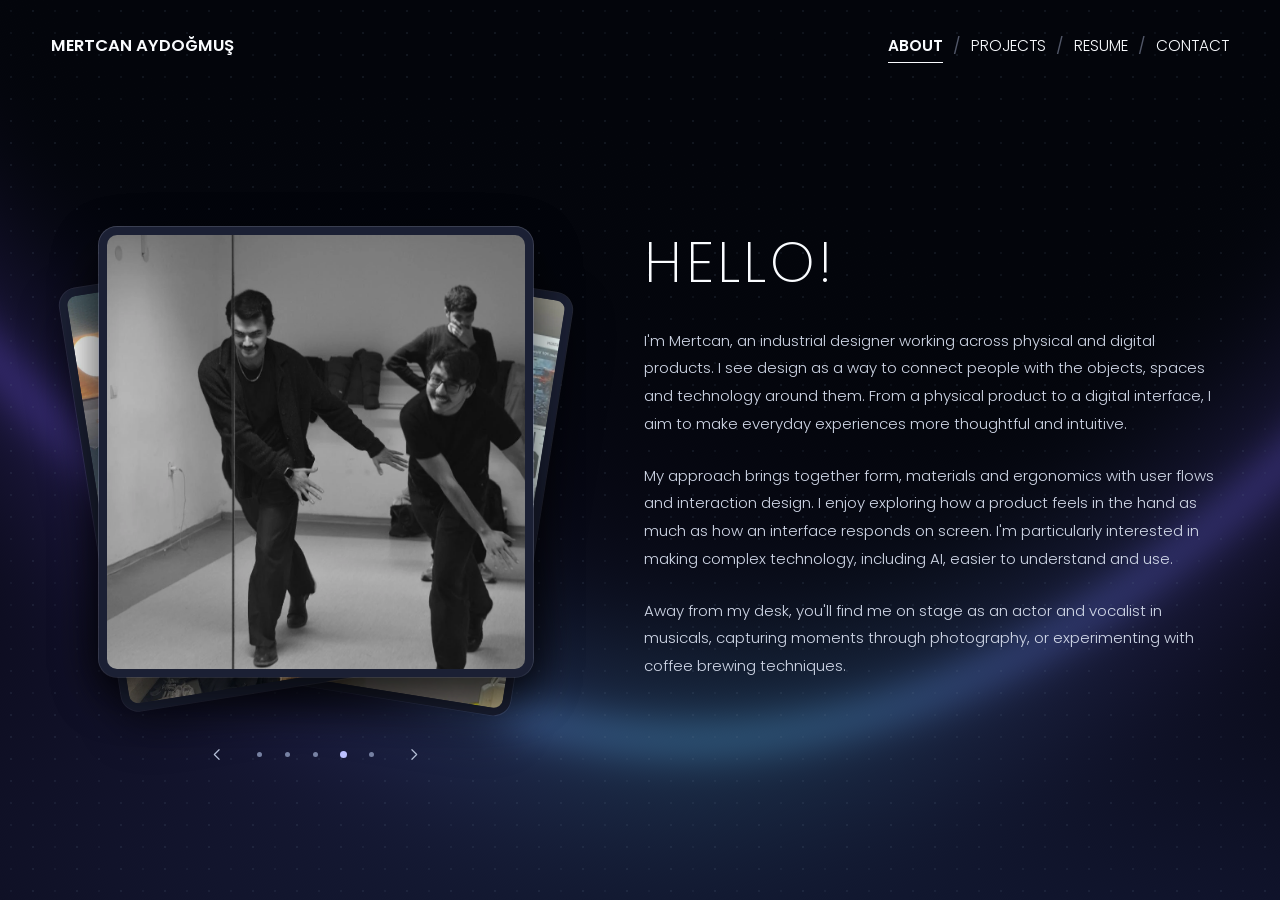
==== commit 2d9a2c08: "2" ====
--- a/about.html
+++ b/about.html
@@ -11,6 +11,10 @@
 <script src="script.js" defer></script>
 <script src="home-background.js" defer></script>
 <script src="about-gallery.js" defer></script>
+
+<link rel="icon" href="favicon.ico" sizes="16x16 32x32">
+<link rel="icon" type="image/png" sizes="32x32" href="assets/favicon-32.png">
+<link rel="apple-touch-icon" sizes="180x180" href="assets/apple-touch-icon.png">
 </head>
 <body class="about portfolio-shell"><div class="ambient" data-portfolio-background aria-hidden="true"></div>
 <a class="skip-link" href="#main">Skip to content</a>
